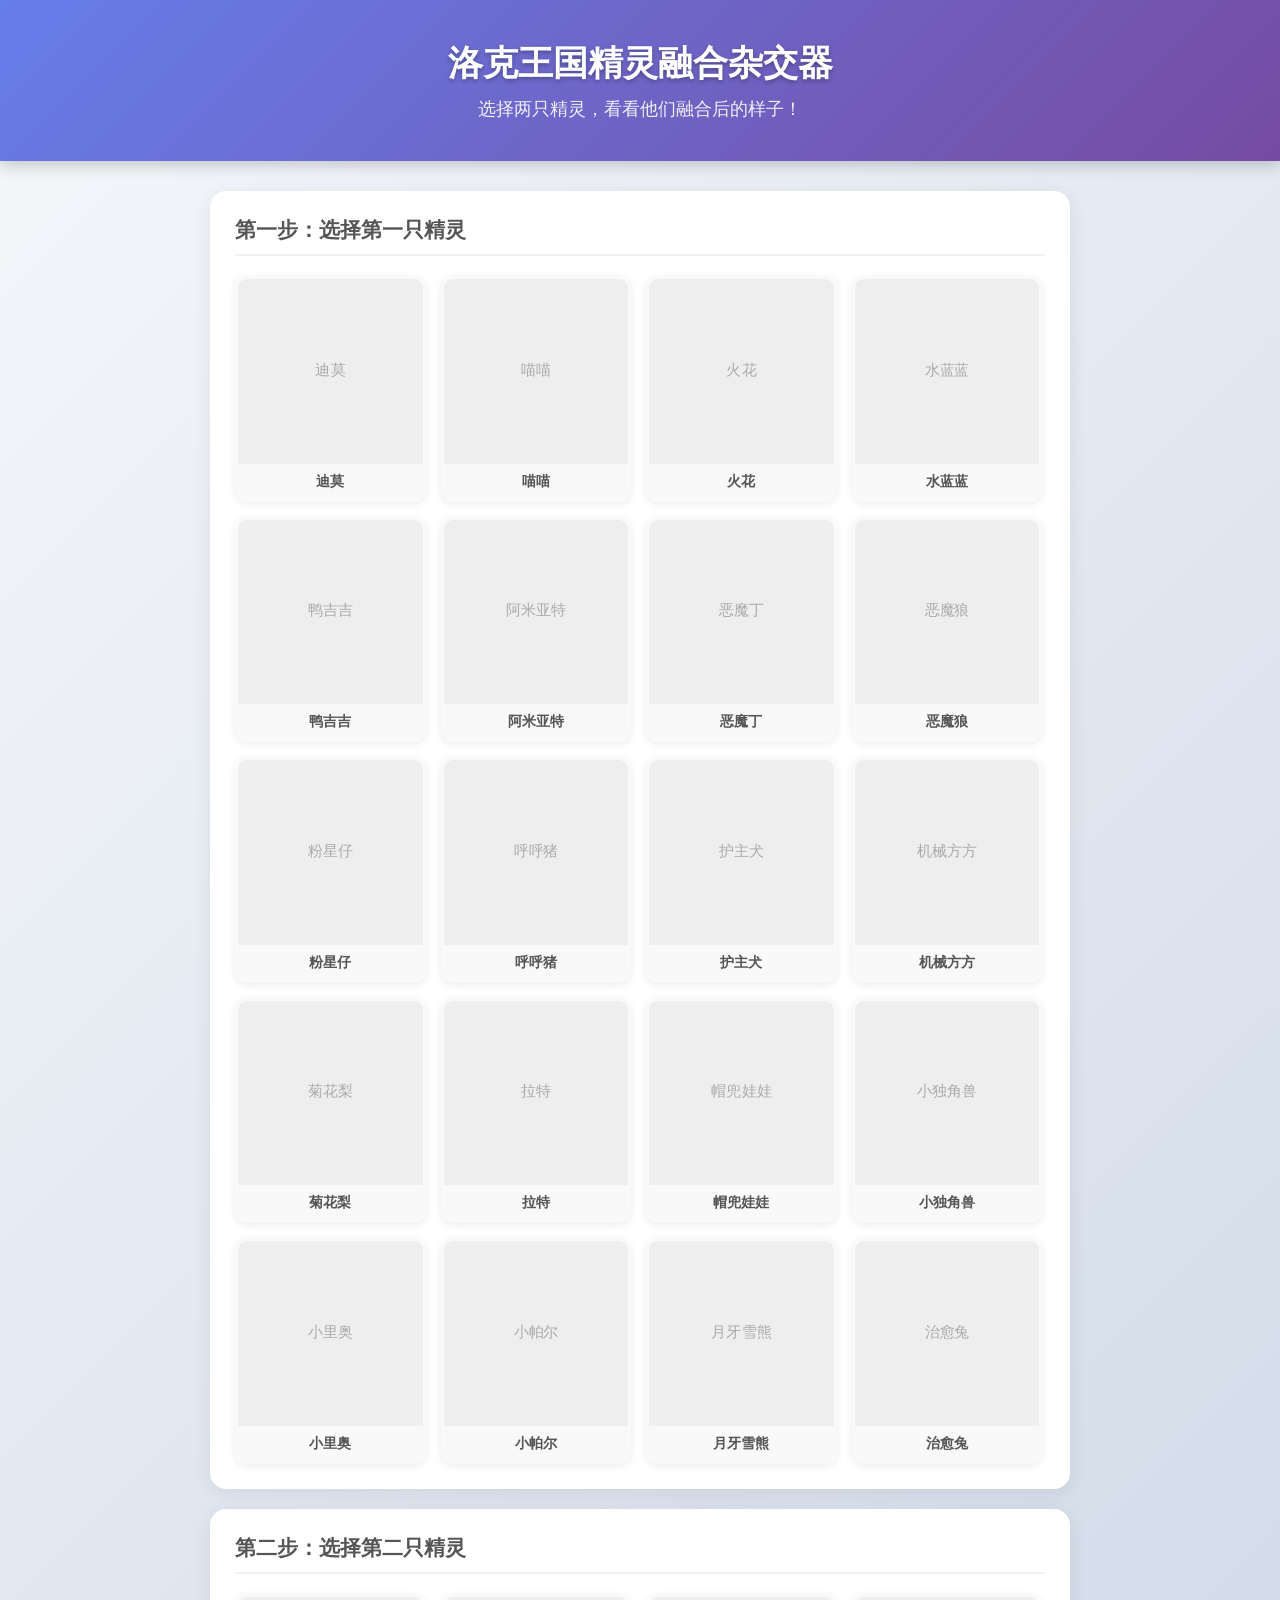
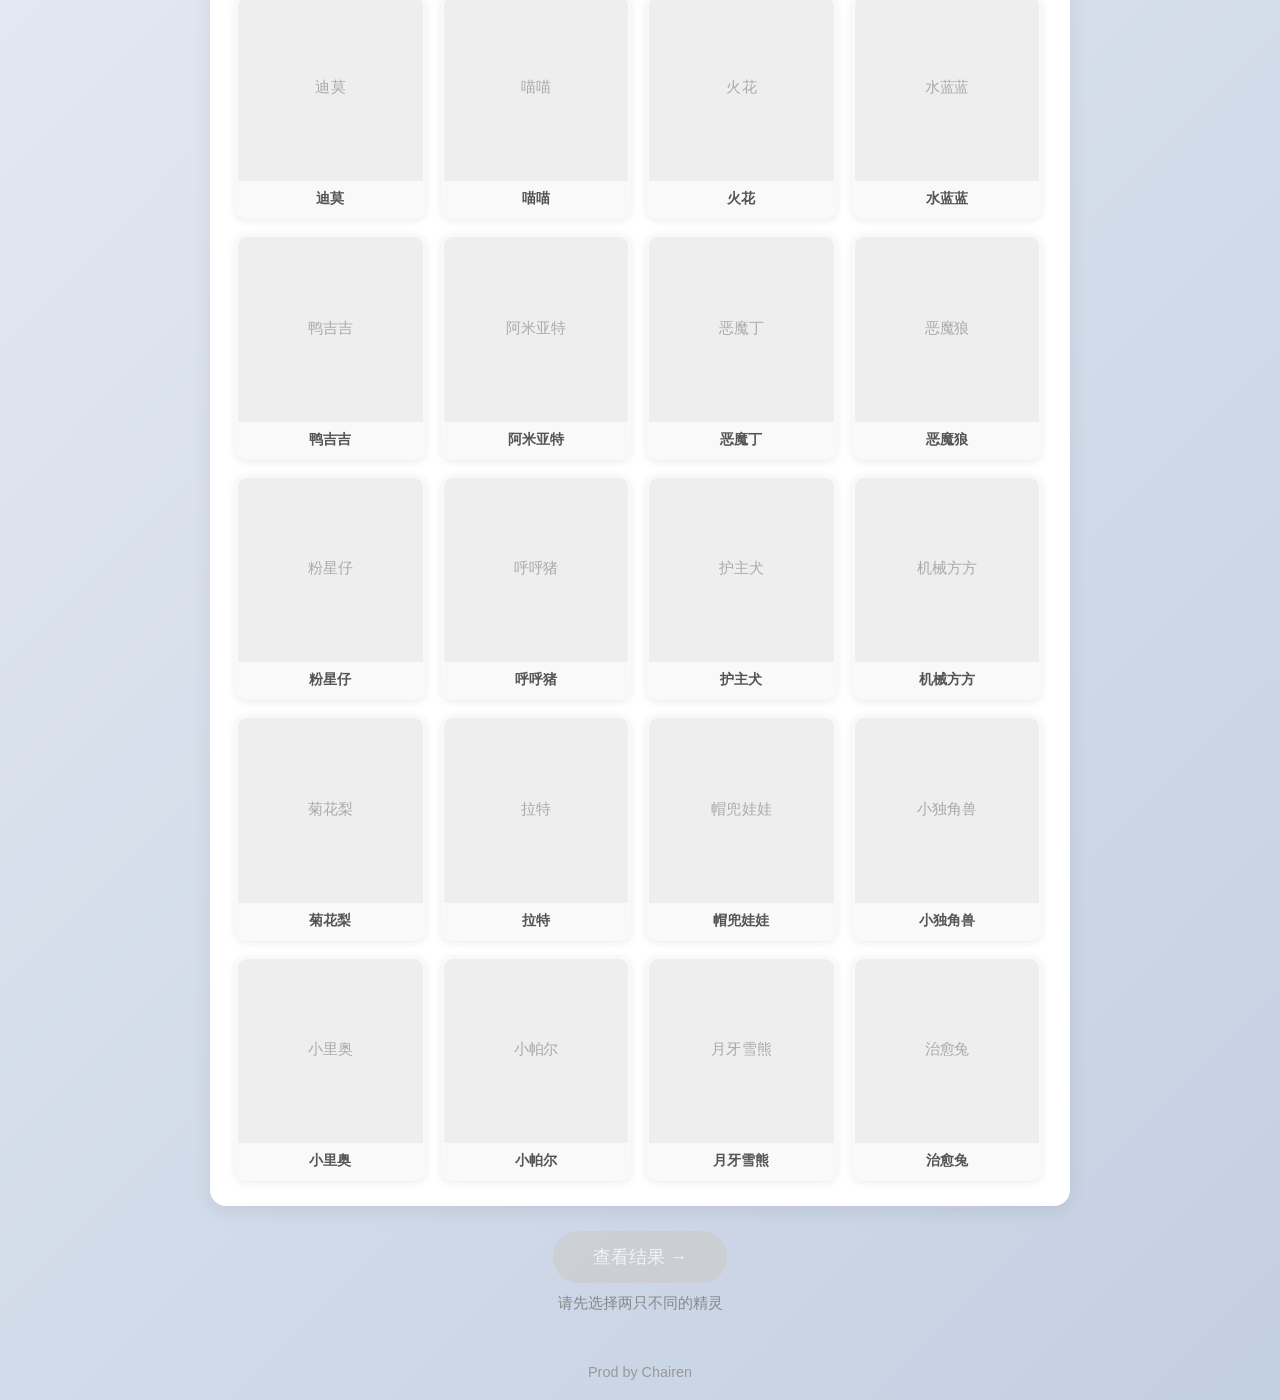
==== index.html @ 5a8f26b9 "Add files via upload" ====
<!DOCTYPE html>
<html lang="zh-CN">
<head>
  <meta charset="UTF-8" />
  <meta name="viewport" content="width=device-width, initial-scale=1.0" />
  <title id="page-title">图片配对网站</title>
  <link rel="stylesheet" href="style.css" />
</head>
<body>

  <!-- 页面顶部标题区域 -->
  <header>
    <h1 id="site-title">图片配对网站</h1>
    <p id="site-subtitle">选择两只精灵，看看他们融合后的样子！</p>
  </header>

  <!-- 主要内容区域 -->
  <main>

    <!-- 第一步：选择第一张图片 -->
    <section class="step-section">
      <h2>第一步：选择第一只精灵</h2>
      <div class="image-grid" id="grid-first"></div>
    </section>

    <!-- 第二步：选择第二张图片 -->
    <section class="step-section">
      <h2>第二步：选择第二只精灵</h2>
      <div class="image-grid" id="grid-second"></div>
    </section>

    <!-- 确认按钮 -->
    <div class="action-area">
      <button id="confirm-btn" disabled>查看结果 →</button>
      <p id="selection-hint">请先选择两只不同的精灵</p>
    </div>

    <!-- 结果展示区域（初始隐藏） -->
    <section class="result-section" id="result-section" style="display:none;">
      <h2>✨ 结果</h2>
      <p id="result-message" class="result-message"></p>
      <img id="result-image" src="" alt="结果图片" />
      <br/>
      <button id="reset-btn">重新选择</button>
    </section>

  </main>

  <footer>
    <p>Prod by Chairen</p>
  </footer>

  <script src="app.js"></script>
</body>
</html>
---- style.css ----
/* ===========================
   全局样式设置
   =========================== */
* {
  box-sizing: border-box;
  margin: 0;
  padding: 0;
}

body {
  font-family: "Microsoft YaHei", "PingFang SC", "Helvetica Neue", Arial, sans-serif;
  background: linear-gradient(135deg, #f5f7fa 0%, #c3cfe2 100%);
  min-height: 100vh;
  color: #333;
}

/* ===========================
   顶部标题区域
   =========================== */
header {
  background: linear-gradient(135deg, #667eea 0%, #764ba2 100%);
  color: white;
  text-align: center;
  padding: 40px 20px;
  box-shadow: 0 4px 15px rgba(0,0,0,0.2);
}

header h1 {
  font-size: 2.2em;
  margin-bottom: 10px;
  text-shadow: 0 2px 4px rgba(0,0,0,0.3);
}

header p {
  font-size: 1.1em;
  opacity: 0.9;
}

/* ===========================
   主内容区域
   =========================== */
main {
  max-width: 900px;
  margin: 30px auto;
  padding: 0 20px;
}

/* ===========================
   每个步骤区域
   =========================== */
.step-section {
  background: white;
  border-radius: 16px;
  padding: 25px;
  margin-bottom: 20px;
  box-shadow: 0 4px 20px rgba(0,0,0,0.08);
}

.step-section h2 {
  font-size: 1.3em;
  margin-bottom: 20px;
  color: #555;
  padding-bottom: 10px;
  border-bottom: 2px solid #f0f0f0;
}

/* ===========================
   图片网格布局
   =========================== */
.image-grid {
  display: flex;
  flex-wrap: wrap;
  gap: 15px;
}

/* 每个可选图片卡片 */
.image-card {
  cursor: pointer;
  border: 3px solid transparent;
  border-radius: 12px;
  overflow: hidden;
  transition: all 0.25s ease;
  width: calc(25% - 12px);
  min-width: 120px;
  background: #f9f9f9;
  text-align: center;
  box-shadow: 0 2px 8px rgba(0,0,0,0.08);
}

.image-card:hover {
  transform: translateY(-3px);
  box-shadow: 0 6px 20px rgba(0,0,0,0.15);
  border-color: #a0aec0;
}

/* 被选中的图片卡片 */
.image-card.selected {
  border-color: #667eea;
  box-shadow: 0 0 0 3px rgba(102,126,234,0.3);
  transform: translateY(-3px);
}

/* 被禁用的图片卡片（已在另一列选中） */
.image-card.disabled {
  opacity: 0.4;
  cursor: not-allowed;
  pointer-events: none;
}

.image-card img {
  width: 100%;
  aspect-ratio: 1 / 1;
  object-fit: cover;
  display: block;
}

.image-card .card-label {
  padding: 8px;
  font-size: 0.9em;
  font-weight: bold;
  color: #555;
}

/* ===========================
   操作按钮区域
   =========================== */
.action-area {
  text-align: center;
  margin: 25px 0;
}

#confirm-btn {
  background: linear-gradient(135deg, #667eea 0%, #764ba2 100%);
  color: white;
  border: none;
  padding: 14px 40px;
  font-size: 1.1em;
  border-radius: 50px;
  cursor: pointer;
  transition: all 0.25s ease;
  box-shadow: 0 4px 15px rgba(102,126,234,0.4);
}

#confirm-btn:hover:not(:disabled) {
  transform: translateY(-2px);
  box-shadow: 0 6px 20px rgba(102,126,234,0.5);
}

#confirm-btn:disabled {
  background: #ccc;
  box-shadow: none;
  cursor: not-allowed;
  opacity: 0.7;
}

#selection-hint {
  margin-top: 10px;
  color: #888;
  font-size: 0.95em;
}

/* ===========================
   结果区域
   =========================== */
.result-section {
  background: white;
  border-radius: 16px;
  padding: 30px;
  margin-bottom: 20px;
  box-shadow: 0 4px 20px rgba(0,0,0,0.08);
  text-align: center;
  animation: fadeIn 0.5s ease;
}

@keyframes fadeIn {
  from { opacity: 0; transform: translateY(20px); }
  to   { opacity: 1; transform: translateY(0); }
}

.result-section h2 {
  font-size: 1.5em;
  margin-bottom: 15px;
  color: #555;
}

.result-message {
  font-size: 1.2em;
  color: #667eea;
  font-weight: bold;
  margin-bottom: 20px;
}

#result-image {
  max-width: 100%;
  max-height: 450px;
  border-radius: 12px;
  box-shadow: 0 8px 30px rgba(0,0,0,0.15);
  margin-bottom: 25px;
}

#reset-btn {
  background: white;
  color: #667eea;
  border: 2px solid #667eea;
  padding: 12px 35px;
  font-size: 1em;
  border-radius: 50px;
  cursor: pointer;
  transition: all 0.25s ease;
}

#reset-btn:hover {
  background: #667eea;
  color: white;
  transform: translateY(-2px);
}

/* ===========================
   底部页脚
   =========================== */
footer {
  text-align: center;
  padding: 20px;
  color: #999;
  font-size: 0.9em;
}

/* ===========================
   手机端适配
   =========================== */
@media (max-width: 600px) {
  header h1 {
    font-size: 1.6em;
  }

  .image-card {
    width: calc(50% - 8px);
  }
}
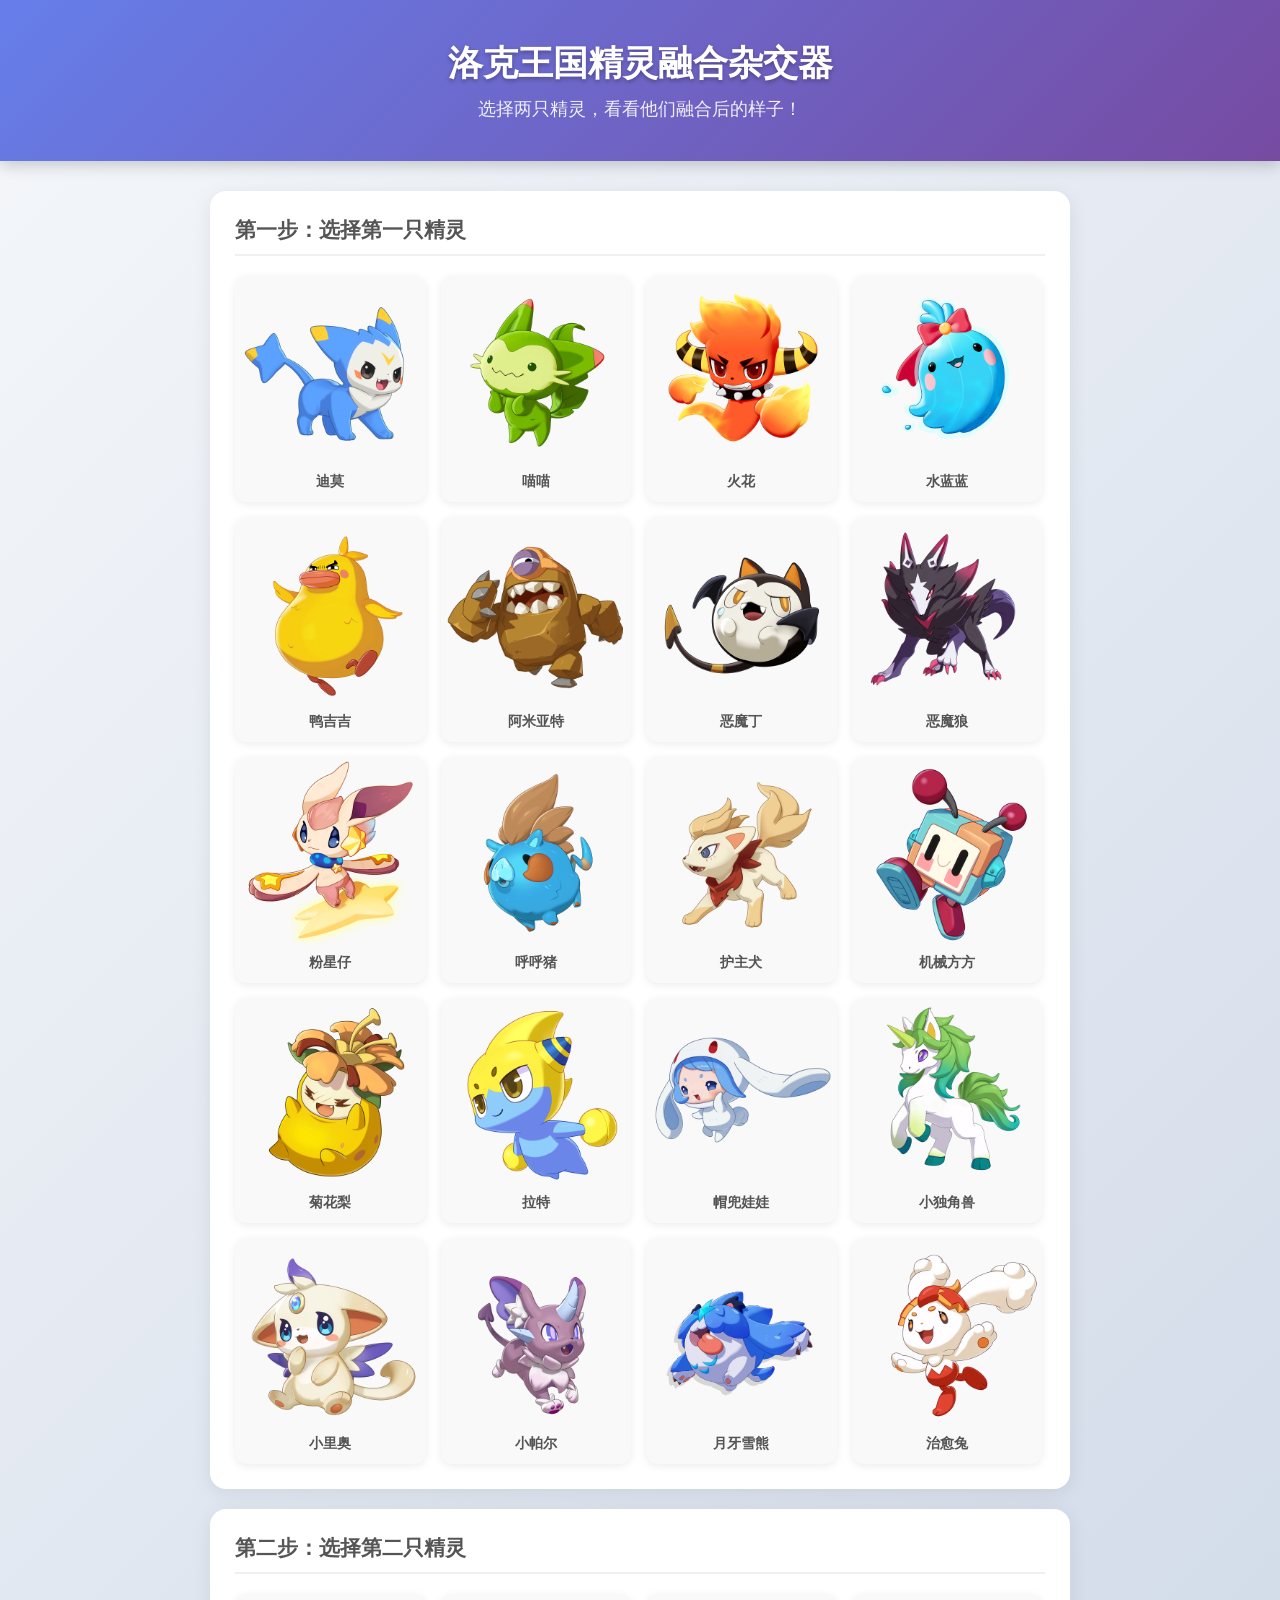
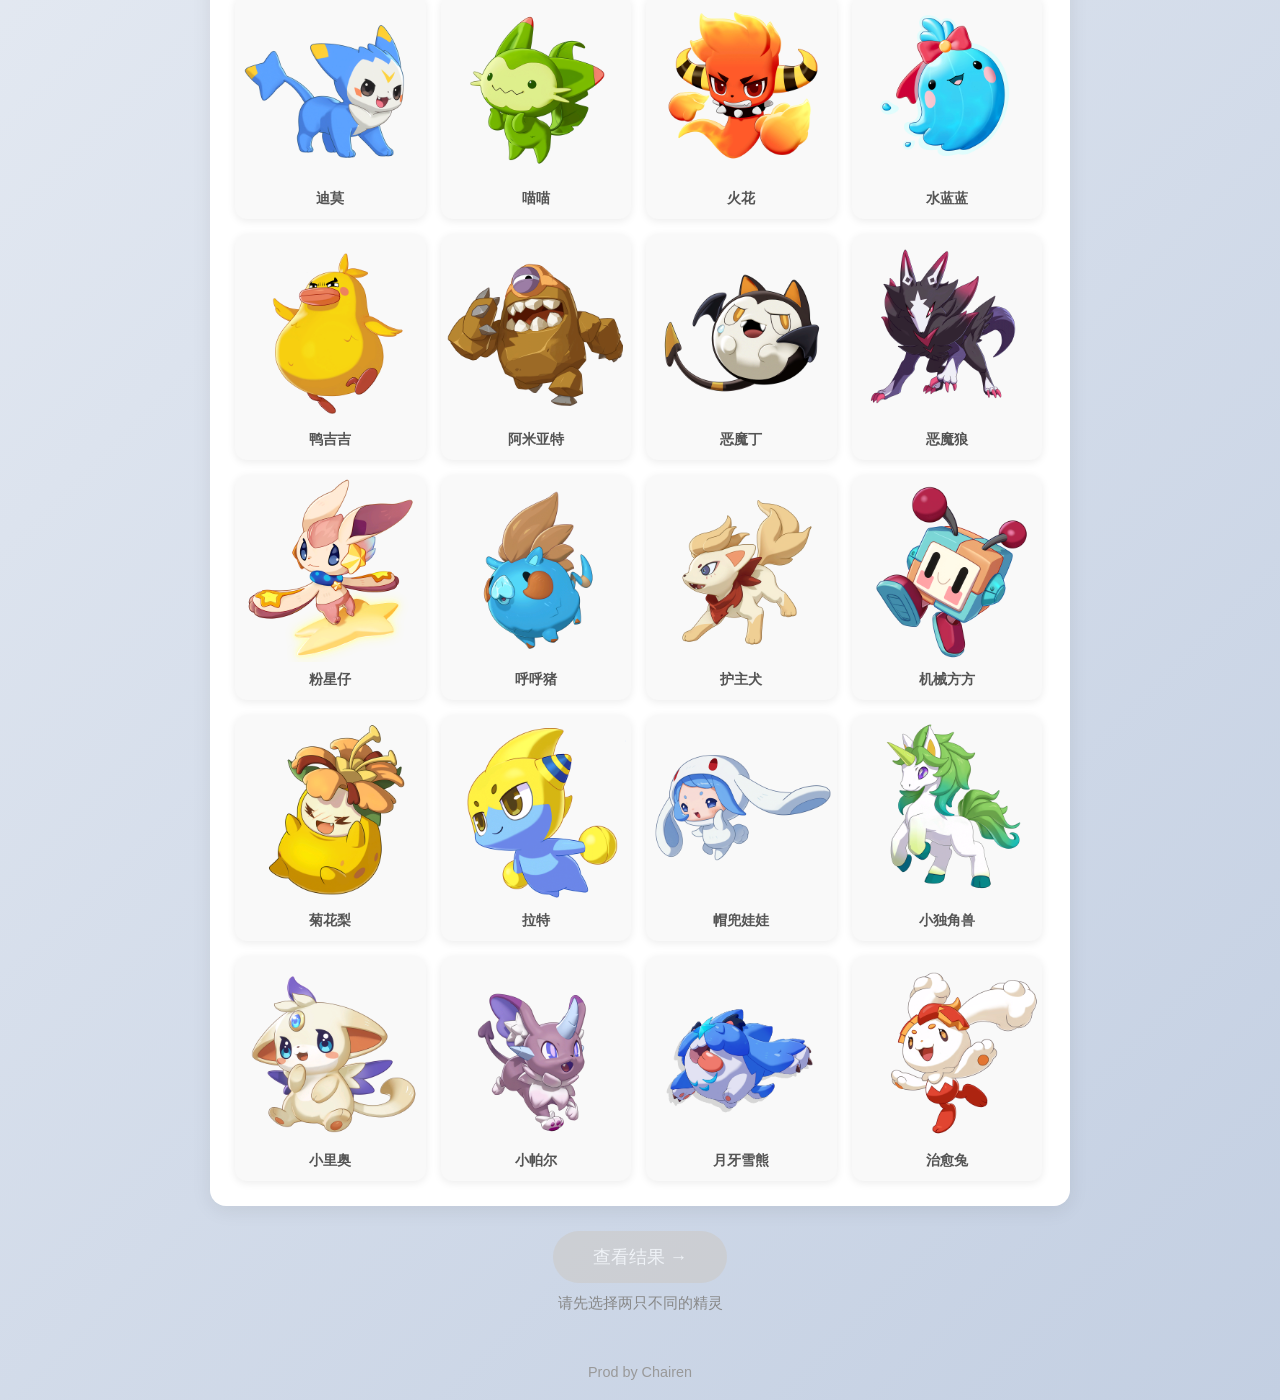
==== commit 42bb851a: "修改预览" ====
--- a/index.html
+++ b/index.html
@@ -3,14 +3,14 @@
 <head>
   <meta charset="UTF-8" />
   <meta name="viewport" content="width=device-width, initial-scale=1.0" />
-  <title id="page-title">图片配对网站</title>
+  <title id="page-title">洛克王国精灵融合杂交器</title>
   <link rel="stylesheet" href="style.css" />
 </head>
 <body>
 
   <!-- 页面顶部标题区域 -->
   <header>
-    <h1 id="site-title">图片配对网站</h1>
+    <h1 id="site-title">洛克王国精灵融合杂交器</h1>
     <p id="site-subtitle">选择两只精灵，看看他们融合后的样子！</p>
   </header>
 
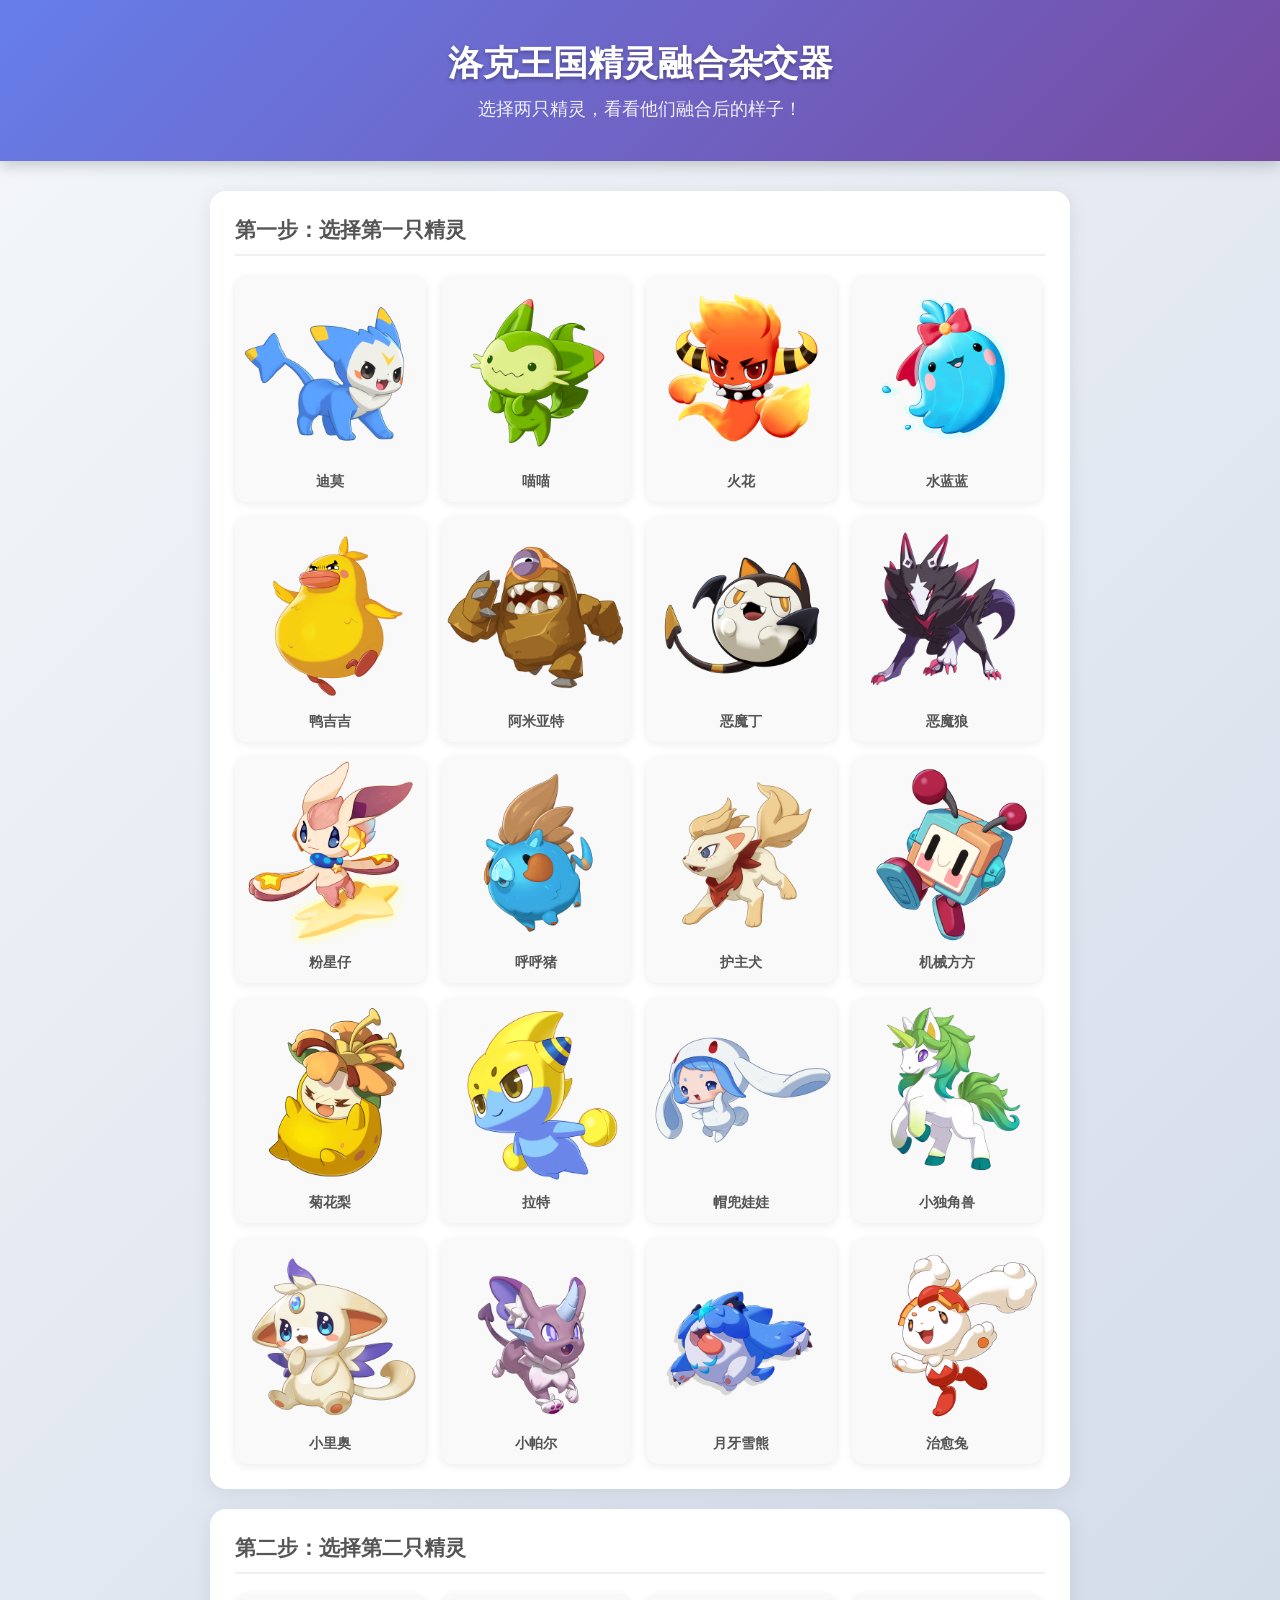
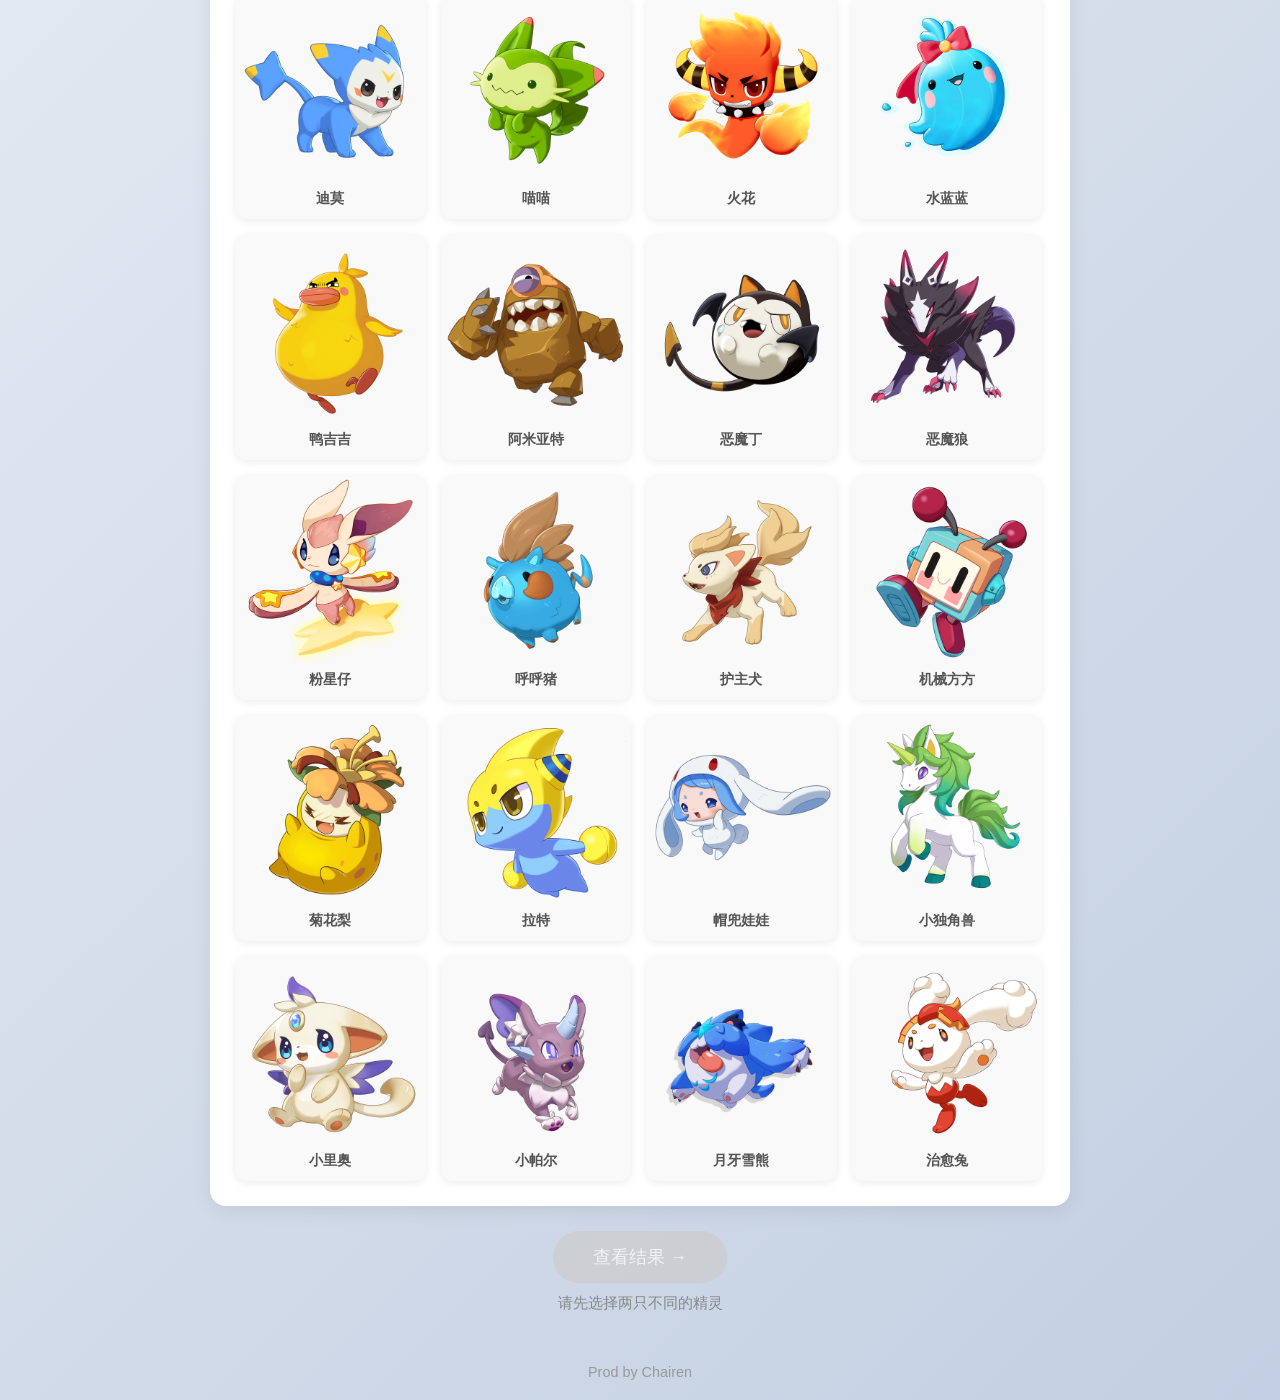
==== commit f5c1d114: "加上百度统计代码" ====
--- a/index.html
+++ b/index.html
@@ -5,6 +5,16 @@
   <meta name="viewport" content="width=device-width, initial-scale=1.0" />
   <title id="page-title">洛克王国精灵融合杂交器</title>
   <link rel="stylesheet" href="style.css" />
+  <script>
+var _hmt = _hmt || [];
+(function() {
+  var hm = document.createElement("script");
+  hm.src = "https://hm.baidu.com/hm.js?e6080fa540d8acf6898c7e05951203aa";
+  var s = document.getElementsByTagName("script")[0]; 
+  s.parentNode.insertBefore(hm, s);
+})();
+</script>
+
 </head>
 <body>
 
